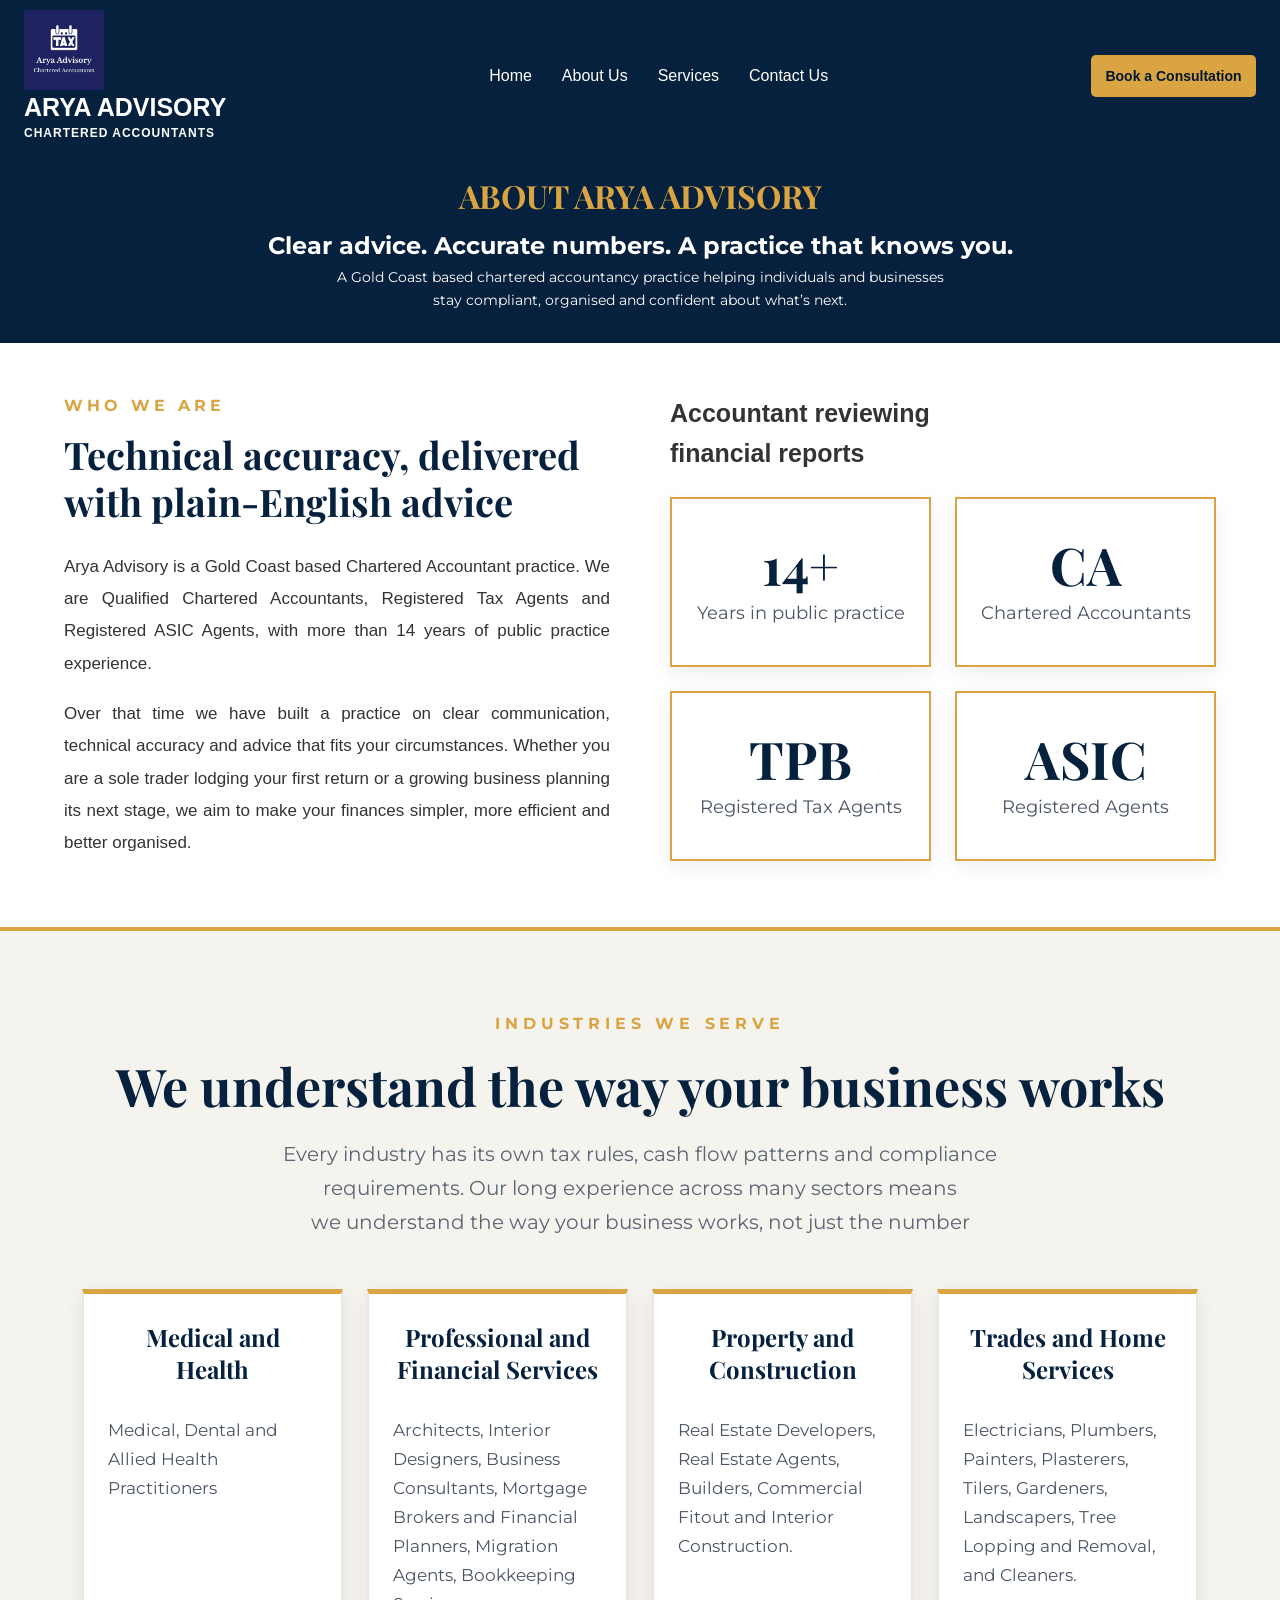
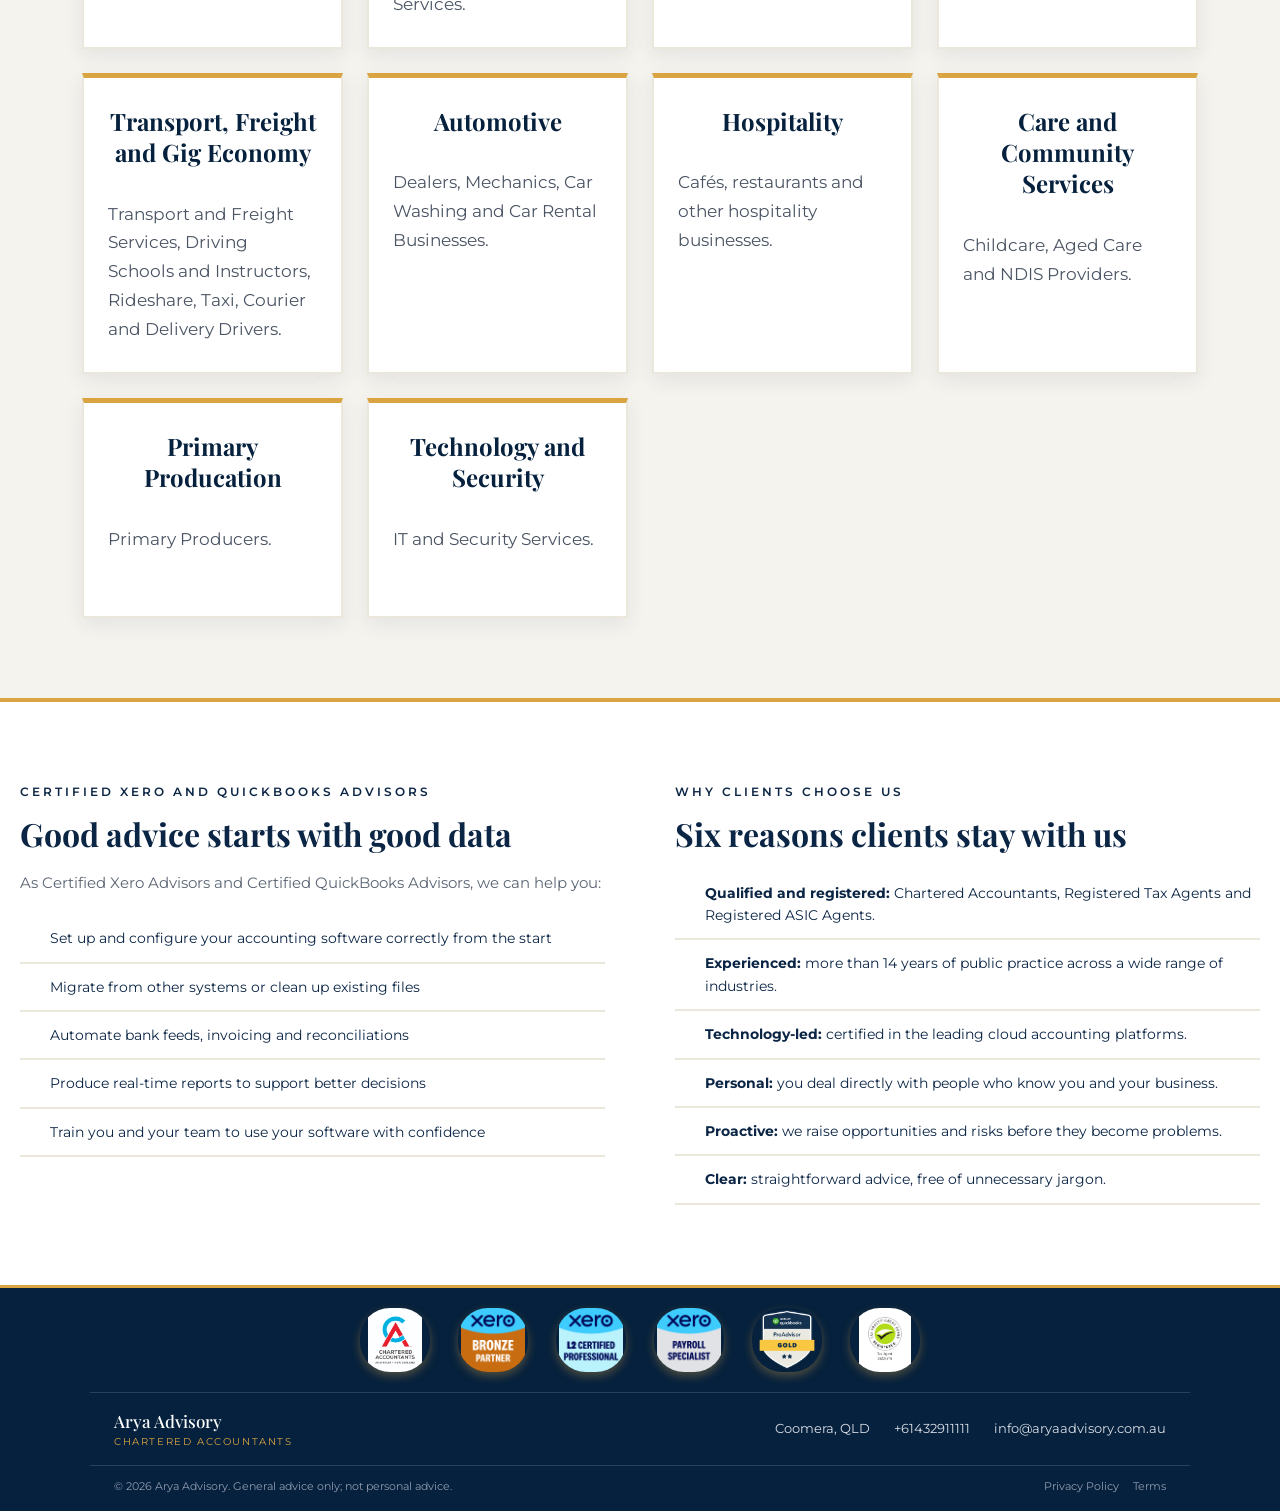
==== pages/aboutus.html @ 20d823cb "Add website" ====
<!doctype html>
<html lang="en">
  <head>
    <meta charset="UTF-8" />
    <meta name="viewport" content="width=device-width, initial-scale=1.0" />
    <link rel="stylesheet" href="../index.css" />
    <link
      rel="stylesheet"
      href="https://cdnjs.cloudflare.com/ajax/libs/font-awesome/6.7.2/css/all.min.css"
    />
    <link
      href="https://fonts.googleapis.com/css2?family=Montserrat:wght@400;500;600;700&family=Playfair+Display:wght@500;600;700&display=swap"
      rel="stylesheet"
    />

    <title>About Us</title>
  </head>
  <body>
    <header>
      <div class="top">
        <div class="logo">
          <img src="../images/logo.png" alt="logo" />
          <div class="Heading">
            <h1>ARYA ADVISORY</h1>
            <h4>CHARTERED ACCOUNTANTS</h4>
          </div>
        </div>

        <div class="service_top">
          <nav>
            <a href="../index.html">Home</a>
            <a href="aboutus.html">About Us</a>
            <a href="services.html">Services</a>
            <a href="contact.html">Contact Us</a>
            <!-- <a href="industries.html">Industries</a>
          <a href="resources.html">Resources</a> -->
          </nav>
        </div>
        <div id="book_button">
          <button onclick="window.location.href = 'contact.html'">
            Book a Consultation
          </button>
        </div>
      </div>
      <div class="about_head">
        <h1>ABOUT ARYA ADVISORY</h1>
        <h2>Clear advice. Accurate numbers. A practice that knows you.</h2>
        <p>
          A Gold Coast based chartered accountancy practice helping individuals
          and businesses<br />
          stay compliant, organised and confident about what’s next.
        </p>
      </div>
    </header>

    <main>
      <section class="aboutus">
        <div class="aboutinfo">
          <!-- <h2>About Arya Advisory</h2> -->
          <div class="aboutinfo1">
            <h3>Who We Are</h3>
            <h2>Technical accuracy, delivered with plain-English advice</h2>
            <p>
              Arya Advisory is a Gold Coast based Chartered Accountant practice.
              We are Qualified Chartered Accountants, Registered Tax Agents and
              Registered ASIC Agents, with more than 14 years of public practice
              experience.
            </p>
            <p>
              Over that time we have built a practice on clear communication,
              technical accuracy and advice that fits your circumstances.
              Whether you are a sole trader lodging your first return or a
              growing business planning its next stage, we aim to make your
              finances simpler, more efficient and better organised.
            </p>
          </div>
          <div class="aboutinfo2">
            <h3>Accountant reviewing financial reports</h3>
            <br />
            <!-- <img src="../images/aboutus.png" alt="Accountant reviewing financial reports" /> -->

            <div>
              <h4>14+</h4>
              Years in public practice
            </div>
            <div>
              <h4>CA</h4>
              Chartered Accountants
            </div>
            <div>
              <h4>TPB</h4>
              Registered Tax Agents
            </div>
            <div>
              <h4>ASIC</h4>
              Registered Agents
            </div>
          </div>
        </div>
      </section>

      <section id="industry">
        <h3>INDUSTRIES WE SERVE</h3>
        <h1>We understand the way your business works</h1>
        <h3>
          Every industry has its own tax rules, cash flow patterns and
          compliance requirements. Our long experience across many sectors means
          we understand the way your business works, not just the number
        </h3>
        <div class="industry_block">
          <div>
            <h2>Medical and Health</h2>
            <br />
            <p>Medical, Dental and Allied Health Practitioners</p>
          </div>

          <div>
            <h2>Professional and Financial Services</h2>
            <br />
            <p>
              Architects, Interior Designers, Business Consultants, Mortgage
              Brokers and Financial Planners, Migration Agents, Bookkeeping
              Services.
            </p>
          </div>

          <div>
            <h2>Property and Construction</h2>
            <br />
            <p>
              Real Estate Developers, Real Estate Agents, Builders, Commercial
              Fitout and Interior Construction.
            </p>
          </div>

          <div>
            <h2>Trades and Home Services</h2>
            <br />
            <p>
              Electricians, Plumbers, Painters, Plasterers, Tilers, Gardeners,
              Landscapers, Tree Lopping and Removal, and Cleaners.
            </p>
          </div>

          <div>
            <h2>Transport, Freight and Gig Economy</h2>
            <br />
            <p>
              Transport and Freight Services, Driving Schools and Instructors,
              Rideshare, Taxi, Courier and Delivery Drivers.
            </p>
          </div>

          <div>
            <h2>Automotive</h2>
            <br />
            <p>Dealers, Mechanics, Car Washing and Car Rental Businesses.</p>
          </div>

          <div>
            <h2>Hospitality</h2>
            <br />
            <p>Cafés, restaurants and other hospitality businesses.</p>
          </div>

          <div>
            <h2>Care and Community Services</h2>
            <br />
            <p>Childcare, Aged Care and NDIS Providers.</p>
          </div>

          <div>
            <h2>Primary Producation</h2>
            <br />
            <p>Primary Producers.</p>
          </div>

          <div>
            <h2>Technology and Security</h2>
            <br />
            <p>IT and Security Services.</p>
          </div>
        </div>
      </section>

      <section class="about_information">
        <div class="left_about_information">
          <h3>Certified Xero and QuickBooks Advisors</h3>
          <h1>Good advice starts with good data</h1>
          <h3>
            As Certified Xero Advisors and Certified QuickBooks Advisors, we can
            help you:
          </h3>
          <div class="left_subpoint">
            <ul class="check-list">
              <li>
                Set up and configure your accounting software correctly from the
                start
              </li>
              <li>Migrate from other systems or clean up existing files</li>
              <li>Automate bank feeds, invoicing and reconciliations</li>
              <li>Produce real-time reports to support better decisions</li>
              <li>
                Train you and your team to use your software with confidence
              </li>
            </ul>
          </div>
        </div>
        <div class="right_about_information">
          <h3>Why Clients Choose Us</h3>
          <h1>Six reasons clients stay with us</h1>
          <ul class="check-list">
            <li>
              <strong>Qualified and registered:</strong> Chartered Accountants,
              Registered Tax Agents and Registered ASIC Agents.
            </li>
            <li>
              <strong>Experienced:</strong> more than 14 years of public
              practice across a wide range of industries.
            </li>
            <li>
              <strong>Technology-led:</strong> certified in the leading cloud
              accounting platforms.
            </li>
            <li>
              <strong>Personal:</strong> you deal directly with people who know
              you and your business.
            </li>
            <li>
              <strong>Proactive:</strong> we raise opportunities and risks
              before they become problems.
            </li>
            <li>
              <strong>Clear:</strong> straightforward advice, free of
              unnecessary jargon.
            </li>
          </ul>
        </div>
      </section>
      <!-- <section class="about_approach">
        <p class="eyebrow">Our Approach</p>

        <h1>A simple process that delivers</h1>

        <div>
          <i class="fa-solid fa-screwdriver-wrench"></i><br />
          <h3>STEP 1</h3>
          <h2>Understand</h2>
          <p>We take time to understand your business and goals.</p>
        </div>

        <div>
          <i class="fa-solid fa-magnifying-glass-dollar"></i>
          <h3>STEP 2</h3>
          <h2>Analyse</h2>
          <p>We analyse your numbers and identify opportunities.</p>
        </div>

        <div>
          <i class="fa-solid fa-ticket"></i><br />
          <h3>STEP 3</h3>
          <h2>Advise</h2>
          <p>We provide clear, practical and strategic advice.</p>
        </div>
        <div>
          <i class="fa-solid fa-ranking-star"></i>
          <br />
          <h3>STEP 4</h3>
          <h2>Achieve</h2>
          <p>We help you implement and achieve lasting success</p>
        </div>
      </section> -->
    </main>

    <!-- <footer class="contact_footer">
      <div class="footer_img">
        <img src="/images/footer1.jpg" alt="footer1" />
        <img src="/images/footer2.png" alt="footer2" />
        <img src="/images/footer3.png" alt="footer3" />
        <img src="/images/footer4.png" alt="footer4" />
        <img src="/images/footer5.png" alt="footer5" />
        <img src="/images/footer6.jpg" alt="footer6" />
      </div>
    </footer> -->
    <footer class="contact_footer">
      <div class="footer_img">
        <img src="/images/footer1.jpg" alt="footer1" />
        <img src="/images/footer2.png" alt="footer2" />
        <img src="/images/footer3.png" alt="footer3" />
        <img src="/images/footer4.png" alt="footer4" />
        <img src="/images/footer5.png" alt="footer5" />
        <img src="/images/footer6.jpg" alt="footer6" />
      </div>

      <div class="footer_main">
        <div class="footer_brand">
          <strong>Arya Advisory</strong>
          <span>Chartered Accountants</span>
        </div>
        <div class="footer_contact">
          <span>Coomera, QLD</span>
          <a href="tel:+61000000000">+61432911111</a>
          <a href="mailto:info@aryaadvisory.com.au">info@aryaadvisory.com.au</a>
        </div>
      </div>

      <div class="footer_bottom">
        <span
          >&copy; 2026 Arya Advisory. General advice only; not personal
          advice.</span
        >
        <span><a href="#">Privacy Policy</a><a href="#">Terms</a></span>
      </div>
    </footer>
  </body>
</html>
---- index.css ----
/* ==================================================
   1. GLOBAL STYLES
   ================================================== */

* {
  margin: 0;
  padding: 0;
  box-sizing: border-box;
}

:root {
  --navy: #06213d;
  --navy-dark: #03182d;
  --gold: #d9a441;
  --blue: #1e3a8a;
  --white: #ffffff;
  --light-bg: #fafafa;
  --light-border: #e0e0e0;
  --text: #333333;
  --muted: #666666;
}

body {
  font-family: Arial, Helvetica, sans-serif;
  color: var(--text);
  line-height: 1.6;
}

img {
  max-width: 100%;
}

button,
input,
textarea {
  font: inherit;
}

button {
  cursor: pointer;
}

a {
  transition: color 0.2s ease;
}

/* ==================================================
   2. COMMON HEADER AND NAVIGATION
   Used on all four pages
   ================================================== */

.top {
  display: flex;
  justify-content: space-between;
  align-items: center;
  gap: 20px;
  padding: 10px 24px;
  min-height: 100px;
  background-color: var(--navy);
  color: var(--white);
}

.top .logo img {
  display: block;
  width: 80px;
  height: 80px;
  object-fit: cover;
  /* border-radius: 50%; */
}

.top .Heading {
  flex-shrink: 0;
  font-family: "Poppins", Arial, sans-serif;
  line-height: 1.4;
}

.top .Heading h1 {
  font-size: 25px;
}

.top .Heading h4 {
  font-size: 12px;
  letter-spacing: 1px;
}

.top nav {
  display: flex;
  align-items: center;
  justify-content: center;
  flex-wrap: wrap;
  gap: 5px;
}

.top nav a {
  padding: 10px;
  color: var(--white);
  text-decoration: none;
  font-family: "Lucida Sans", sans-serif;
}

.top nav a:hover {
  color: var(--gold);
}

#book_button button {
  width: 165px;
  min-height: 42px;
  padding: 8px 12px;
  background-color: var(--gold);
  color: var(--navy-dark);
  border: none;
  border-radius: 5px;
  font-size: 14px;
  font-weight: bold;
}

#book_button button:hover {
  background-color: var(--white);
}

/* ==================================================
   3. HOME PAGE
   index.html
   ================================================== */

/* Hero section */

.hero_section {
  width: 100%;
  min-height: 600px;
  background-image: url("images/homehero.jpg");
  background-repeat: no-repeat;
  background-size: cover;
  background-position: center;
  display: flex;
  align-items: center;
}

.hero_heading {
  padding: 60px;
  line-height: 1.3;
}

.hero_heading #white {
  color: var(--white);
  font-size: clamp(38px, 5vw, 60px);
  font-weight: bold;
}

.hero_heading span {
  display: block;
  color: var(--gold);
  font-size: clamp(38px, 5vw, 60px);
  font-weight: bold;
}

.hero_heading p {
  margin-top: 20px;
  margin-bottom: 25px;
  color: var(--white);
  font-size: 20px;
  line-height: 1.6;
}

.herobutton {
  min-width: 170px;
  min-height: 42px;
  padding: 10px 15px;
  margin: 5px 10px 5px 0;
  border-radius: 5px;
  font-size: 15px;
}

#button1 {
  color: var(--navy-dark);
  background-color: var(--gold);
  border: 2px solid var(--gold);
  font-weight: bold;
}

#button2 {
  color: var(--white);
  background-color: var(--navy-dark);
  border: 2px solid var(--white);
}

#button1:hover,
#button2:hover {
  transform: translateY(-2px);
}

/* Home page value section */

.value {
  padding: 40px 20px;
  text-align: center;
  background-color: var(--white);
}

.value > h1 {
  margin-bottom: 25px;
  color: var(--navy);
  font-family: "Playfair Display", Georgia, serif;
  font-size: 32px;
}

.values {
  display: flex;
  justify-content: space-evenly;
  align-items: flex-start;
  flex-wrap: wrap;
  gap: 25px;
  padding: 30px 15px;
  border: 1px solid #f5eee6;
}

.values > div {
  flex: 1 1 180px;
  max-width: 250px;
}

.values i {
  margin-bottom: 15px;
  color: var(--gold);
  font-size: 40px;
}

.values h3 {
  margin-bottom: 10px;
  color: var(--navy);
}

.values p {
  line-height: 1.6;
}

/* ==================================================
   4. SERVICES PAGE
   services.html
   ================================================== */

/* Services heading */

.service_head {
  display: flex;
  flex-direction: column;
  align-items: center;
  width: 100%;
  padding: 35px 20px 0;
  background-color: var(--navy);
  font-family: "Poppins", Arial, sans-serif;
}

.service_head h1 {
  margin: 10px 0;
  color: var(--gold);
  font-family: "Playfair Display", Georgia, serif;
  font-size: clamp(28px, 3vw, 40px);
  text-align: center;
}

.service_head p {
  margin: 10px 0 25px;
  color: var(--white);
  font-size: 17px;
  text-align: center;
}

/* Service navigation links */

.service_option {
  display: flex;
  justify-content: center;
  align-items: center;
  flex-wrap: wrap;
  gap: 12px;
  width: 100%;
  padding: 10px 0 25px;
  background-color: var(--navy);
}

.service_option a {
  display: flex;
  justify-content: center;
  align-items: center;
  min-height: 44px;
  padding: 10px 18px;
  border: 1px solid var(--gold);
  border-radius: 25px;
  color: var(--gold);
  text-align: center;
  text-decoration: none;
  font-size: 15px;
}

.service_option a:hover {
  color: var(--navy);
  background-color: var(--gold);
}

/* All service category sections */

.service_description {
  padding: 30px 5%;
  background-color: var(--light-bg);
}

.service_description > div {
  margin-bottom: 35px;
  padding: 25px;
  border: 1px solid var(--light-border);
  border-radius: 10px;
  background-color: var(--white);
  box-shadow: 0 3px 12px rgba(0, 0, 0, 0.05);
  scroll-margin-top: 20px;
}

/* Category headings and descriptions */

.service_description > div > h2 {
  margin-bottom: 8px;
  color: var(--navy);
  font-family: "Playfair Display", Georgia, serif;
  font-size: 28px;
}

.service_description > div > p {
  margin-bottom: 22px;
  color: var(--muted);
  font-size: 16px;
}

/* Business Advisory and Accounting cards */

.business_structure,
.accounting_service {
  display: grid;
  grid-template-columns: repeat(3, minmax(0, 1fr));
  gap: 15px;
  width: 100%;
}

.business_structure > div,
.accounting_service > div {
  min-width: 0;
  padding: 18px;
  border: 1px solid var(--light-border);
  border-top: 3px solid var(--navy);
  border-radius: 5px;
  background-color: var(--white);
  transition:
    transform 0.2s ease,
    box-shadow 0.2s ease;
}

.business_structure > div:hover,
.accounting_service > div:hover {
  transform: translateY(-3px);
  box-shadow: 0 5px 14px rgba(6, 33, 61, 0.12);
}

.business_structure h3,
.accounting_service h2 {
  margin-bottom: 8px;
  color: var(--navy);
  font-size: 17px;
  line-height: 1.4;
}

.business_structure p,
.accounting_service p {
  color: var(--muted);
  font-size: 14px;
  line-height: 1.6;
}

/* Business Compliance, Taxation and SMSF cards */

#business_compliance,
#taxation,
#smsf {
  display: grid;
  grid-template-columns: repeat(3, minmax(0, 1fr));
  gap: 15px;
  align-content: start;
}

/* Keep each category heading and description full-width */

#business_compliance > h2,
#business_compliance > p,
#taxation > h2,
#taxation > p,
#smsf > h2,
#smsf > p {
  grid-column: 1 / -1;
}

/* Individual cards in these three categories */

#business_compliance > div,
#taxation > div,
#smsf > div {
  min-width: 0;
  padding: 18px;
  border: 1px solid var(--light-border);
  border-top: 3px solid var(--navy);
  border-radius: 5px;
  background-color: var(--white);
  transition:
    transform 0.2s ease,
    box-shadow 0.2s ease;
}

#business_compliance > div:hover,
#taxation > div:hover,
#smsf > div:hover {
  transform: translateY(-3px);
  box-shadow: 0 5px 14px rgba(6, 33, 61, 0.12);
}

#business_compliance > div h2,
#taxation > div h2,
#smsf > div h2 {
  margin-bottom: 8px;
  color: var(--navy);
  font-size: 17px;
  line-height: 1.4;
}

#business_compliance > div p,
#taxation > div p,
#smsf > div p {
  color: var(--muted);
  font-size: 14px;
  line-height: 1.6;
}

/* SMSF disclaimer at the end of Services page */

.service_description > hr {
  grid-column: 1 / -1;
  width: 100%;
  margin: 5px 0;
  border: none;
  border-top: 1px solid var(--light-border);
}

.service_description > div#smsf ~ hr + * {
  color: var(--muted);
  font-size: 13px;
}

/* ==================================================
   5. ABOUT US PAGE
   aboutus.html
   ================================================== */

.aboutus {
  display: flex;
  justify-content: space-evenly;
  align-items: center;
  gap: 40px;
  padding: 50px 5%;
}

.aboutinfo {
  flex: 1 1 55%;
  min-width: 0;
}

.aboutinfo h2 {
  margin: 0 0 25px;
  color: var(--navy);
  font-family: "Playfair Display", Georgia, serif;
  font-size: 40px;
  text-align: center;
}

.aboutinfo p {
  margin: 0;
  font-size: 17px;
  line-height: 1.9;
  text-align: justify;
}

.aboutphoto {
  flex: 1 1 45%;
  min-width: 0;
}

.aboutphoto img {
  display: block;
  width: 100%;
  max-width: 600px;
  height: 450px;
  margin: 0 auto;
  object-fit: cover;
  border: 2px solid var(--gold);
  border-radius: 10px;
}

/* About Us page heading */

.about_subheading {
  display: flex;
  flex-direction: column;
  align-items: center;
  text-align: center;
  background-color: #06213d;
  color: white;
  padding: 35px 20px 40px;
  margin: 0;
  font-family: "Poppins", Arial, sans-serif;
}

.about_subheading h3 {
  color: #d9a441;
  font-size: 14px;
  letter-spacing: 2.5px;
  margin: 0 0 14px;
  /* font-weight: 600; */
}

.about_subheading h4 {
  color: white;
  font-family: "Playfair Display", Georgia, serif;
  font-size: clamp(28px, 3vw, 38px);
  line-height: 1.25;
  margin: 4px 0;
  /* font-weight: 600; */
}

.about_subheading h5 {
  max-width: 750px;
  margin: 18px auto 0;
  color: white;
  font-size: 16px;
  line-height: 1.7;
  /* font-weight: 200; */
}
.aboutinfo {
  display: flex;
  flex-direction: row;
  gap: 60px;
  align-items: flex-start;
}
.aboutinfo1 {
  width: 50%;
}
.aboutinfo1 h3 {
  margin-bottom: 12px;
  color: #d9a441;
  font-family: "Montserrat", sans-serif;
  font-size: 16px;
  letter-spacing: 0.25em;
  text-transform: uppercase;
}

.aboutinfo1 h2 {
  text-align: left;
  font-size: 38px;
  line-height: 1.25;
}

.aboutinfo1 p {
  margin-bottom: 18px;
}

@media (max-width: 900px) {
  .aboutinfo {
    flex-direction: column;
  }
  .aboutinfo1,
  .aboutinfo2 {
    width: 100%;
  }
}
.aboutinfo2 {
  width: 50%;
  display: grid;
  grid-template-columns: repeat(2, 1fr);
  gap: 24px;
}
.aboutinfo2 div:hover {
  transform: translateY(-5px);
  box-shadow: 0 14px 28px rgba(6, 33, 61, 0.16);
}
.aboutinfo2 h4 {
  margin-bottom: 10px;
  color: #06213d;
  font-family: "Playfair Display", Georgia, serif;
  font-size: 52px;
  font-weight: 700;
  line-height: 1;
  text-align: center;
}
.aboutinfo2 h3 {
  font-family: "Segoe UI", Tahoma, Geneva, Verdana, sans-serif;
  font-size: 25px;
}
.aboutinfo2 div {
  display: flex;
  flex-direction: column;
  justify-content: center;
  align-items: center;
  min-height: 170px;
  padding: 24px 16px;
  border: 2px solid #d9a441;
  box-sizing: border-box;
  background: #ffffff;
  box-shadow: 0 6px 18px rgba(6, 33, 61, 0.08);
  color: #4a5463;
  font-family: "Montserrat", Arial, sans-serif;
  font-size: 18px;
  line-height: 1.4;
  text-align: center;
  transition:
    transform 0.25s ease,
    box-shadow 0.25s ease;
}

#about_middle {
  padding: 70px 5%;
  background-color: #f6f4ef;
}

.about_middle_head {
  max-width: 700px;
  margin: 0 auto 40px;
  text-align: center;
}

.about_middle_head .eyebrow {
  display: block;
  margin-bottom: 12px;
  color: var(--gold);
  font-size: 12px;
  font-weight: 600;
  letter-spacing: 0.24em;
  text-transform: uppercase;
}

.about_middle_head h2 {
  color: var(--navy);
  font-family: "Playfair Display", Georgia, serif;
  font-size: clamp(26px, 3.4vw, 36px);
  line-height: 1.2;
}

.about_middle_head p {
  margin-top: 12px;
  color: var(--muted);
}

.about_middle_blocks {
  display: grid;
  grid-template-columns: repeat(3, minmax(0, 1fr));
  gap: 20px;
  width: 100%;
  max-width: 1120px;
  margin: 0 auto;
}

.about_middle_blocks > div {
  padding: 28px 24px;
  background-color: var(--white);
  border: 1px solid #e6e1d4;
  border-top: 3px solid var(--gold);
  transition:
    transform 0.2s ease,
    box-shadow 0.2s ease;
}

.about_middle_blocks > div:hover {
  transform: translateY(-3px);
  box-shadow: 0 10px 26px rgba(6, 33, 61, 0.1);
}

.about_middle_blocks > div:last-child {
  grid-column: span 2;
}

.about_middle_blocks i {
  display: block;
  margin-bottom: 14px;
  color: var(--gold);
  font-size: 24px;
}

.about_middle_blocks h3 {
  margin-bottom: 8px;
  color: var(--navy);
  font-family: "Playfair Display", Georgia, serif;
  font-size: 19px;
  line-height: 1.3;
}

.about_middle_blocks p {
  color: var(--muted);
  font-size: 14px;
}

@media (max-width: 900px) {
  .about_middle_blocks {
    grid-template-columns: repeat(2, minmax(0, 1fr));
  }
}

@media (max-width: 560px) {
  .about_middle_blocks {
    grid-template-columns: 1fr;
  }
  .about_middle_blocks > div:last-child {
    grid-column: auto;
  }
}
/* about page industry: */
#industry {
  background-color: #f5f3ee;
  width: 100%;
  padding: 80px 20px;
  border-top: 4px solid #d9a441;
  border-bottom: 4px solid #d9a441;
}
/* Eyebrow: INDUSTRIES WE SERVE */
#industry h3:first-of-type {
  color: #d9a441;
  font-family: "Montserrat", sans-serif;
  font-size: 16px;
  font-weight: 700;
  letter-spacing: 0.3em;
  text-transform: uppercase;
  text-align: center;
  margin-bottom: 18px;
}
/* #industry h3 {
  color: #0b2545;
  font-family: "Montserrat", sans-serif;
  font-size: 12px;
  font-weight: 600;
  letter-spacing: 0.25em;
  text-transform: uppercase;
  text-align: center;
  text-wrap: balance;
  margin-bottom: 16px;
} */
#industry h1 {
  /* color: #0b2545;
  font-family: "Playfair Display", serif;
  font-size: 40px;
  text-align: center;
  text-wrap: balance;
  margin-bottom: 16px; */
  color: #06213d;
  font-family: "Playfair Display", serif;
  font-size: 52px;
  font-weight: 700;
  line-height: 1.2;
  text-align: center;
  text-wrap: balance;
  margin-bottom: 20px;
}
.industry_block {
  display: grid;
  grid-template-columns: repeat(4, 1fr);
  gap: 24px;
  width: 90%;
  max-width: 1400px;
  margin: 50px auto 0;
}
/* Intro line (second h3) */
#industry h3:nth-of-type(2) {
  max-width: 900px;
  margin: 0 auto;
  color: #5b6573;
  font-family: "Montserrat", sans-serif;
  font-size: 20px;
  font-weight: 400;
  line-height: 1.7;
  letter-spacing: normal;
  text-transform: none;
  text-align: center;
  text-wrap: balance;
}

.industry_block > div {
  /* background: #ffffff;
  border: 2px solid #ebe7dc;
  border-radius: 0; /* Services cards have square corners */
  /* padding: 22px;
  min-height: 180px;
  box-sizing: border-box; */
  background: #ffffff;
  border: 2px solid #ebe7dc;
  border-top: 5px solid #d9a441;
  border-radius: 0;
  padding: 28px 24px;
  min-height: 220px;
  box-sizing: border-box;
  box-shadow: 0 6px 18px rgba(6, 33, 61, 0.08);
  transition:
    transform 0.25s ease,
    box-shadow 0.25s ease,
    border-color 0.25s ease;
}
.industry_block > div:hover {
  transform: translateY(-6px);
  box-shadow: 0 14px 30px rgba(6, 33, 61, 0.18);
  border-color: #d9a441;
}

.industry_block h2 {
  /* color: #0b2545;
  font-family: "Playfair Display", serif;
  font-size: 18px;
  text-align: left;
  margin-bottom: 10px; */
  color: #06213d;
  font-family: "Playfair Display", serif;
  font-size: 24px;
  font-weight: 700;
  line-height: 1.3;
  text-align: center;
  margin-bottom: 6px;
}
@media (max-width: 650px) {
  .industry_block {
    grid-template-columns: 1fr;
  }
  #industry h1 {
    font-size: 30px;
  }
  #industry h3:nth-of-type(2) {
    font-size: 16px;
  }
}

.industry_block p {
  /* color: #5b6573;
  font-family: "Montserrat", sans-serif;
  font-size: 14px;
  line-height: 1.7;
  text-align: left; */
  color: #4a5463;
  font-family: "Montserrat", sans-serif;
  font-size: 17px;
  line-height: 1.7;
  text-align: left;
}
/* about third section: */

.about_information {
  display: grid;
  grid-template-columns: 1fr 1fr;
  gap: 70px;
  max-width: 1400px;
  margin: 0 auto;
  padding: 80px 20px;
  /* background: #f5f3ee; */
}

/* Eyebrow label: "CERTIFIED XERO..." / "WHY CLIENTS CHOOSE US" */
.left_about_information > h3:first-child,
.right_about_information > h3:first-child {
  font-family: "Montserrat", sans-serif;
  font-size: 12px;
  font-weight: 600;
  letter-spacing: 0.25em;
  text-transform: uppercase; /* "Why Clients Choose Us" bhi caps mein dikhega */
  color: #0b2545;
  margin: 0 0 14px;
}

/* Main heading */
.about_information h1 {
  font-family: "Playfair Display", serif;
  font-size: 32px;
  font-weight: 700;
  line-height: 1.2;
  color: #0b2545;
  margin: 0 0 16px;
}

/* Intro line: "As Certified Xero Advisors..." */
.left_about_information > h3:nth-of-type(2) {
  font-family: "Montserrat", sans-serif;
  font-size: 15px;
  font-weight: 400;
  line-height: 1.7;
  letter-spacing: normal;
  text-transform: none;
  color: #5b6573;
  margin: 0 0 20px;
}

/* Lists (dono columns) */
.check-list {
  list-style: none;
  margin: 0;
  padding: 0;
}

.check-list li {
  padding: 12px 0 12px 30px;
  border-bottom: 2px solid #ebe7dc;
  font-family: "Montserrat", sans-serif;
  font-size: 14px;
  line-height: 1.6;
  color: #0b2545;
}

.check-list li strong {
  font-weight: 700;
}

/* Tablet / mobile */
@media (max-width: 900px) {
  .about_information {
    grid-template-columns: 1fr;
    gap: 50px;
  }
  .about_information h1 {
    font-size: 32px;
  }
}
/* about our approach */
.about_approach {
  display: grid;
  grid-template-columns: repeat(4, 1fr);
  gap: 24px;
  max-width: 1340px;
  margin: 0 auto;
  padding: 90px 20px;
  background: #ffffff;
}

/* Eyebrow + heading poori row lenge */
.about_approach .eyebrow,
.about_approach > h1 {
  grid-column: 1 / -1;
  text-align: center;
}

.about_approach .eyebrow {
  font-family: "Montserrat", sans-serif;
  font-size: 14px;
  font-weight: 600;
  letter-spacing: 0.25em;
  text-transform: uppercase;
  color: #0b2545;
  margin: 0 0 16px;
}

.about_approach > h1 {
  font-family: "Playfair Display", serif;
  font-size: 48px;
  font-weight: 700;
  line-height: 1.2;
  color: #0b2545;
  margin: 0 0 50px;
}

/* Cards */
.about_approach > div {
  background: #ffffff;
  border: 3px solid #ebe7dc;
  padding: 30px 24px 36px;
  text-align: center;
}

.about_approach > div i {
  font-size: 32px;
  color: #0b2545;
  margin-bottom: 18px;
}

.about_approach > div h3 {
  /* STEP 1 */
  font-family: "Montserrat", sans-serif;
  font-size: 15px;
  font-weight: 600;
  letter-spacing: 0.2em;
  text-transform: uppercase;
  color: #0b2545;
  margin: 0 0 14px;
}

.about_approach > div h2 {
  /* Understand */
  font-family: "Playfair Display", serif;
  font-size: 26px;
  font-weight: 700;
  color: #0b2545;
  margin: 0 0 10px;
}

.about_approach > div p {
  font-family: "Montserrat", sans-serif;
  font-size: 18px;
  line-height: 1.6;
  color: #5b6573;
  margin: 0;
}

/* Tablet */
@media (max-width: 1000px) {
  .about_approach {
    grid-template-columns: repeat(2, 1fr);
  }
  .about_approach > h1 {
    font-size: 36px;
  }
}

/* Mobile */
@media (max-width: 600px) {
  .about_approach {
    grid-template-columns: 1fr;
  }
  .about_approach > h1 {
    font-size: 30px;
  }
}
/* Optional About Us button */

#Meet {
  width: 200px;
  min-height: 50px;
  margin: 25px 0 0 40px;
  border: none;
  border-radius: 5px;
  background-color: var(--navy);
  color: var(--white);
  font-size: 18px;
}

/* About Us approach section */

.aboutbottom {
  padding: 35px 5%;
  border: 1px solid #f0f0f0;
  border-radius: 8px;
  box-shadow: 0 2px 8px rgba(0, 0, 0, 0.04);
  background-color: var(--light-bg);
}

.aboutbottom > h2 {
  color: var(--navy);
  font-family: "Playfair Display", Georgia, serif;
  font-size: 30px;
  text-align: center;
}

.bottom_about {
  display: flex;
  justify-content: space-evenly;
  flex-wrap: wrap;
  gap: 30px;
  line-height: 1.6;
}

.bottom_about > div {
  flex: 1 1 180px;
  max-width: 240px;
  padding: 15px;
}

.bottom_about i {
  display: block;
  margin-bottom: 12px;
  color: var(--gold);
  font-size: 30px;
  text-align: center;
}

.bottom_about h3 {
  margin-bottom: 10px;
  color: var(--navy);
  text-align: center;
}

.bottom_about p {
  text-align: center;
}

/* ==================================================
   6. CONTACT PAGE
   contact.html
   ================================================== */

/* Contact hero */

.contact_hero {
  display: flex;
  align-items: center;
  width: 100%;
  min-height: 220px;
  background-color: var(--navy);
}

.contact_head {
  padding: 35px 5%;
  color: var(--white);
  font-size: 18px;
  line-height: 1.6;
  text-align: center;
}

.contact_head h2 {
  margin-bottom: 10px;
  color: var(--gold);
  font-family: "Playfair Display", Georgia, serif;
  font-size: 48px;
}

/* Main contact layout */

.contact_main {
  display: flex;
  justify-content: center;
  align-items: stretch;
  gap: 35px;
  padding: 60px 5%;
  background-color: var(--light-bg);
}

/* Contact form container */

.send_form {
  flex: 1 1 650px;
  min-width: 0;
  padding: 30px;
  border-radius: 12px;
  background-color: var(--white);
  box-shadow: 0 4px 15px rgba(0, 0, 0, 0.12);
}

.contact_title h3,
.send_form h3 {
  margin-bottom: 10px;
  color: var(--navy);
  font-family: "Playfair Display", Georgia, serif;
  font-size: 30px;
}

.send_form > h4 {
  margin-bottom: 20px;
  color: var(--muted);
  font-size: 15px;
  font-weight: normal;
  line-height: 1.6;
}

/* Contact form grid */

.contact_message_form {
  display: grid;
  grid-template-columns: repeat(2, minmax(0, 1fr));
  gap: 18px;
  width: 100%;
  padding: 0;
  border: none;
  border-radius: 10px;
  box-shadow: none;
  font-family: Tahoma, Geneva, Verdana, sans-serif;
}

/* Input fields and icons */

.contact_message_form .input_box {
  position: relative;
  width: 100%;
  min-width: 0;
  height: 55px;
}

.input_box i {
  position: absolute;
  top: 50%;
  left: 15px;
  z-index: 1;
  transform: translateY(-50%);
  color: var(--blue);
  font-size: 16px;
  pointer-events: none;
}

.input_box input {
  display: block;
  width: 100%;
  height: 55px;
  padding: 12px 15px 12px 45px;
  border: 1px solid #dddddd;
  border-radius: 6px;
  background-color: var(--white);
  font-family: "Segoe UI", Tahoma, Geneva, Verdana, sans-serif;
  font-size: 16px;
}

.input_box input:focus,
.send_form #textarea1:focus {
  border-color: var(--gold);
  outline: none;
  box-shadow: 0 0 5px rgba(217, 164, 65, 0.25);
}

/* Message textarea */

.send_form #textarea1 {
  grid-column: 1 / -1;
  width: 100%;
  min-height: 130px;
  padding: 15px;
  border: 1px solid #dddddd;
  border-radius: 6px;
  background-color: var(--white);
  font-family: "Segoe UI", Tahoma, Geneva, Verdana, sans-serif;
  font-size: 16px;
  resize: vertical;
}

/* Send Message button */

.message {
  grid-column: 1 / -1;
  justify-self: center;
  width: 170px;
  min-height: 45px;
  border: none;
  border-radius: 5px;
  background-color: var(--gold);
  color: var(--navy-dark);
  font-size: 15px;
  font-weight: bold;
  transition:
    background-color 0.2s ease,
    transform 0.2s ease;
}

.message:hover {
  transform: translateY(-2px);
  background-color: var(--navy);
  color: var(--white);
}

/* Contact information card */

.contact_information {
  display: flex;
  flex: 0 1 350px;
  flex-direction: column;
  justify-content: center;
  gap: 22px;
  min-width: 0;
  padding: 30px;
  border: 1px solid rgba(30, 58, 138, 0.15);
  border-radius: 12px;
  background-color: var(--white);
  box-shadow: 0 4px 15px rgba(0, 0, 0, 0.12);
}

.contact_information h3 {
  margin: 0;
  color: var(--navy);
  font-size: 26px;
  font-weight: 600;
  text-align: center;
}

.contact_information h4 {
  margin: 0;
  color: var(--muted);
  font-size: 15px;
  font-weight: normal;
  line-height: 1.6;
  text-align: center;
}

.contact_information > div {
  display: flex;
  align-items: center;
  gap: 15px;
}

.contact_information i {
  flex-shrink: 0;
  color: var(--navy);
  font-size: 22px;
}

.contact_information p {
  margin: 0;
  overflow-wrap: anywhere;
  font-size: 15px;
}

/* Contact page success dialog */

.success_dialog {
  position: fixed;
  inset: 0;
  z-index: 1000;
  display: none;
  justify-content: center;
  align-items: center;
  padding: 20px;
  background-color: rgba(0, 0, 0, 0.5);
}

.success_box {
  width: 100%;
  max-width: 400px;
  padding: 35px;
  border-radius: 12px;
  background-color: var(--white);
  text-align: center;
  box-shadow: 0 5px 20px rgba(0, 0, 0, 0.3);
}

.success_box i {
  margin-bottom: 15px;
  color: var(--gold);
  font-size: 50px;
}

.success_box h2 {
  margin-bottom: 10px;
  color: var(--navy);
}

.success_box p {
  color: var(--muted);
  line-height: 1.6;
}

.success_box button {
  margin-top: 20px;
  padding: 10px 30px;
  border: none;
  border-radius: 5px;
  background-color: var(--navy);
  color: var(--white);
  font-size: 16px;
}

.success_box button:hover {
  background-color: var(--gold);
  color: var(--navy-dark);
}

/* ==================================================
   7. COMMON FOOTER
   ================================================== */

/* ==================================================
   7. COMMON FOOTER
   ================================================== */

.contact_footer {
  width: 100%;
  border-top: 3px solid var(--gold);
  background-color: var(--navy);
  color: #d9dee6;
  font-family: "Montserrat", sans-serif;
  font-size: 13px;
  line-height: 1.5;
}

/* Badges row (your existing styles, slightly tightened) */
.footer_img {
  display: flex;
  justify-content: center;
  align-items: center;
  flex-wrap: wrap;
  gap: 14px 28px;
  padding: 20px 15px;
}

.footer_img img {
  width: 70px;
  height: 64px;
  object-fit: contain;
  border-radius: 30px;
  box-shadow: 0 4px 10px rgba(217, 164, 65, 0.35);
}

/* Brand + contact line */
.footer_main {
  max-width: 1100px;
  margin: 0 auto;
  padding: 16px 24px;
  display: flex;
  flex-wrap: wrap;
  justify-content: space-between;
  align-items: center;
  gap: 12px 30px;
  border-top: 1px solid rgba(255, 255, 255, 0.14);
}

.footer_brand strong {
  font-family: "Playfair Display", serif;
  font-size: 17px;
  font-weight: 500;
  color: #fff;
}

.footer_brand span {
  display: block;
  color: var(--gold);
  font-size: 10px;
  letter-spacing: 0.16em;
  text-transform: uppercase;
}

.footer_contact {
  display: flex;
  flex-wrap: wrap;
  gap: 6px 24px;
}

.footer_contact a {
  color: #d9dee6;
  text-decoration: none;
}

.footer_contact a:hover,
.footer_bottom a:hover {
  color: var(--gold);
}

/* Copyright line */
.footer_bottom {
  max-width: 1100px;
  margin: 0 auto;
  padding: 12px 24px 16px;
  display: flex;
  flex-wrap: wrap;
  justify-content: space-between;
  gap: 6px 20px;
  border-top: 1px solid rgba(255, 255, 255, 0.14);
  font-size: 11px;
  color: #8f9bb0;
}

.footer_bottom a {
  color: #8f9bb0;
  text-decoration: none;
  margin-left: 14px;
}

@media (max-width: 600px) {
  .footer_main {
    flex-direction: column;
    align-items: flex-start;
  }
}

/* ==================================================
   8. RESPONSIVE DESIGN
   Tablets
   ================================================== */

@media (max-width: 1000px) {
  .top {
    flex-wrap: wrap;
    justify-content: center;
    gap: 15px;
    padding: 15px;
  }

  .top nav {
    order: 3;
    width: 100%;
  }

  .top .Heading h1 {
    font-size: 22px;
  }

  .business_structure,
  .accounting_service,
  #business_compliance,
  #taxation,
  #smsf {
    grid-template-columns: repeat(2, minmax(0, 1fr));
  }

  .aboutus {
    gap: 25px;
  }

  .aboutinfo h2 {
    font-size: 32px;
  }

  .aboutphoto img {
    height: 380px;
  }

  .contact_main {
    gap: 25px;
    padding: 40px 3%;
  }

  .send_form {
    padding: 25px;
  }

  .contact_information {
    flex-basis: 300px;
    padding: 25px;
  }
}

/* ==================================================
   9. RESPONSIVE DESIGN
   Mobile phones
   ================================================== */

@media (max-width: 650px) {
  /* Header */

  .top {
    flex-direction: column;
    gap: 12px;
  }

  .top .logo img {
    width: 65px;
    height: 65px;
  }

  .top .Heading {
    text-align: center;
  }

  .top .Heading h1 {
    font-size: 21px;
  }

  .top nav {
    gap: 0;
  }

  .top nav a {
    padding: 8px;
    font-size: 13px;
  }

  #book_button button {
    width: 180px;
  }

  /* Home page */

  .hero_section {
    min-height: 480px;
    background-position: center;
  }

  .hero_heading {
    padding: 30px 20px;
  }

  .hero_heading #white,
  .hero_heading span {
    font-size: clamp(32px, 9vw, 45px);
  }

  .hero_heading p {
    font-size: 16px;
  }

  .herobutton {
    width: 100%;
    max-width: 220px;
    margin: 5px 0;
  }

  .value {
    padding: 30px 15px;
  }

  .value > h1 {
    font-size: 27px;
  }

  .values {
    gap: 30px;
  }

  /* Services page */

  .service_head {
    padding: 25px 15px 0;
  }

  .service_head h1 {
    font-size: 28px;
  }

  .service_head p {
    font-size: 15px;
  }
  .service_head h4 {
    color: #ffffff;
    font-size: 20px;
  }

  .service_option {
    gap: 10px;
    padding: 10px 0 20px;
  }

  .service_option a {
    width: 100%;
    max-width: 300px;
    font-size: 14px;
  }

  .service_description {
    padding: 20px 12px;
  }

  .service_description > div {
    padding: 18px;
    margin-bottom: 20px;
  }

  .service_description > div > h2 {
    font-size: 24px;
  }

  .business_structure,
  .accounting_service,
  #business_compliance,
  #taxation,
  #smsf {
    grid-template-columns: 1fr;
  }

  /* About Us page */

  .aboutus {
    flex-direction: column;
    padding: 30px 20px;
  }

  .aboutinfo h2 {
    font-size: 30px;
  }

  .aboutinfo p {
    text-align: left;
    font-size: 16px;
    line-height: 1.8;
  }
  .aboutphoto {
    width: 100%;
  }
  .about_head {
    display: flex;
    flex-direction: column;
    align-items: center;
    width: 100%;
    padding: 35px 20px 0;
    background-color: var(--navy);
    font-family: "Poppins", Arial, sans-serif;
  }

  .about_head h1 {
    margin: 10px 0;
    color: var(--gold);
    font-family: "Playfair Display", Georgia, serif;
    font-size: clamp(28px, 3vw, 40px);
    text-align: center;
  }

  .about_head p {
    margin: 10px 0 25px;
    color: var(--white);
    font-size: 17px;
    text-align: center;
  }

  .aboutphoto img {
    height: auto;
    max-height: 400px;
  }

  .aboutbottom {
    padding: 25px 15px;
  }

  .bottom_about {
    gap: 15px;
  }

  /* Contact page */

  .contact_hero {
    min-height: 180px;
  }

  .contact_head {
    padding: 25px 20px;
    font-size: 16px;
  }

  .contact_head h2 {
    font-size: 36px;
    text-align: center;
  }

  .contact_main {
    flex-direction: column;
    gap: 25px;
    padding: 25px 15px;
  }

  .send_form {
    width: 100%;
    padding: 20px;
  }

  .contact_title h3,
  .send_form h3 {
    font-size: 25px;
  }

  .contact_message_form {
    grid-template-columns: 1fr;
    gap: 15px;
  }

  .contact_message_form #textarea1,
  .contact_message_form .message {
    grid-column: 1;
  }

  .contact_information {
    flex: auto;
    width: 100%;
    padding: 25px 20px;
  }

  .contact_information h3 {
    font-size: 23px;
  }

  /* Footer */

  .footer_img {
    gap: 12px;
  }

  .footer_img img {
    width: 65px;
    height: 55px;
  }
}
/* service_bottom */
.service_help {
  display: flex;
  justify-content: space-around;
  border: 2px solid #d9a441;
  border-radius: 10px;
  width: 1000px;
  padding: 20px;
  box-shadow: 0 4px 15px rgba(0, 0, 0, 0.12);
  box-sizing: border-box;
  align-self: center;
  margin-left: auto;
  margin-right: auto;
}
.service_help h3 {
  color: var(--navy);
  font-family: "Playfair Display", Georgia, serif;
  font-size: 25px;
}
.service_top {
  display: flex;
  justify-content: center;
  align-items: center;
  flex: 1;
}

.service_top nav {
  display: flex;
  justify-content: center;
  align-items: center;
  flex-wrap: wrap;
  gap: 10px;
}

/* ABOUT US TOP HEADER */

.about_head {
  display: flex;
  flex-direction: column;
  align-items: center;
  justify-content: center;
  flex: 1 1 100%;
  min-width: 0;
  padding: 25px 20px 30px;
  background-color: var(--navy);
  color: var(--white);
  font-family: "Montserrat", Arial, sans-serif;
  text-align: center;
}

.about_head h1 {
  margin: 0 0 12px;
  color: var(--gold);
  font-family: "Playfair Display", Georgia, serif;
  font-size: clamp(26px, 2.5vw, 36px);
  line-height: 1.2;
}

.about_head h {
  display: block;
  margin-bottom: 8px;
  font-size: 17px;
  font-weight: 600;
}

.about_head p {
  max-width: 650px;
  margin: 0;
  color: var(--white);
  font-size: 14px;
  line-height: 1.7;
}
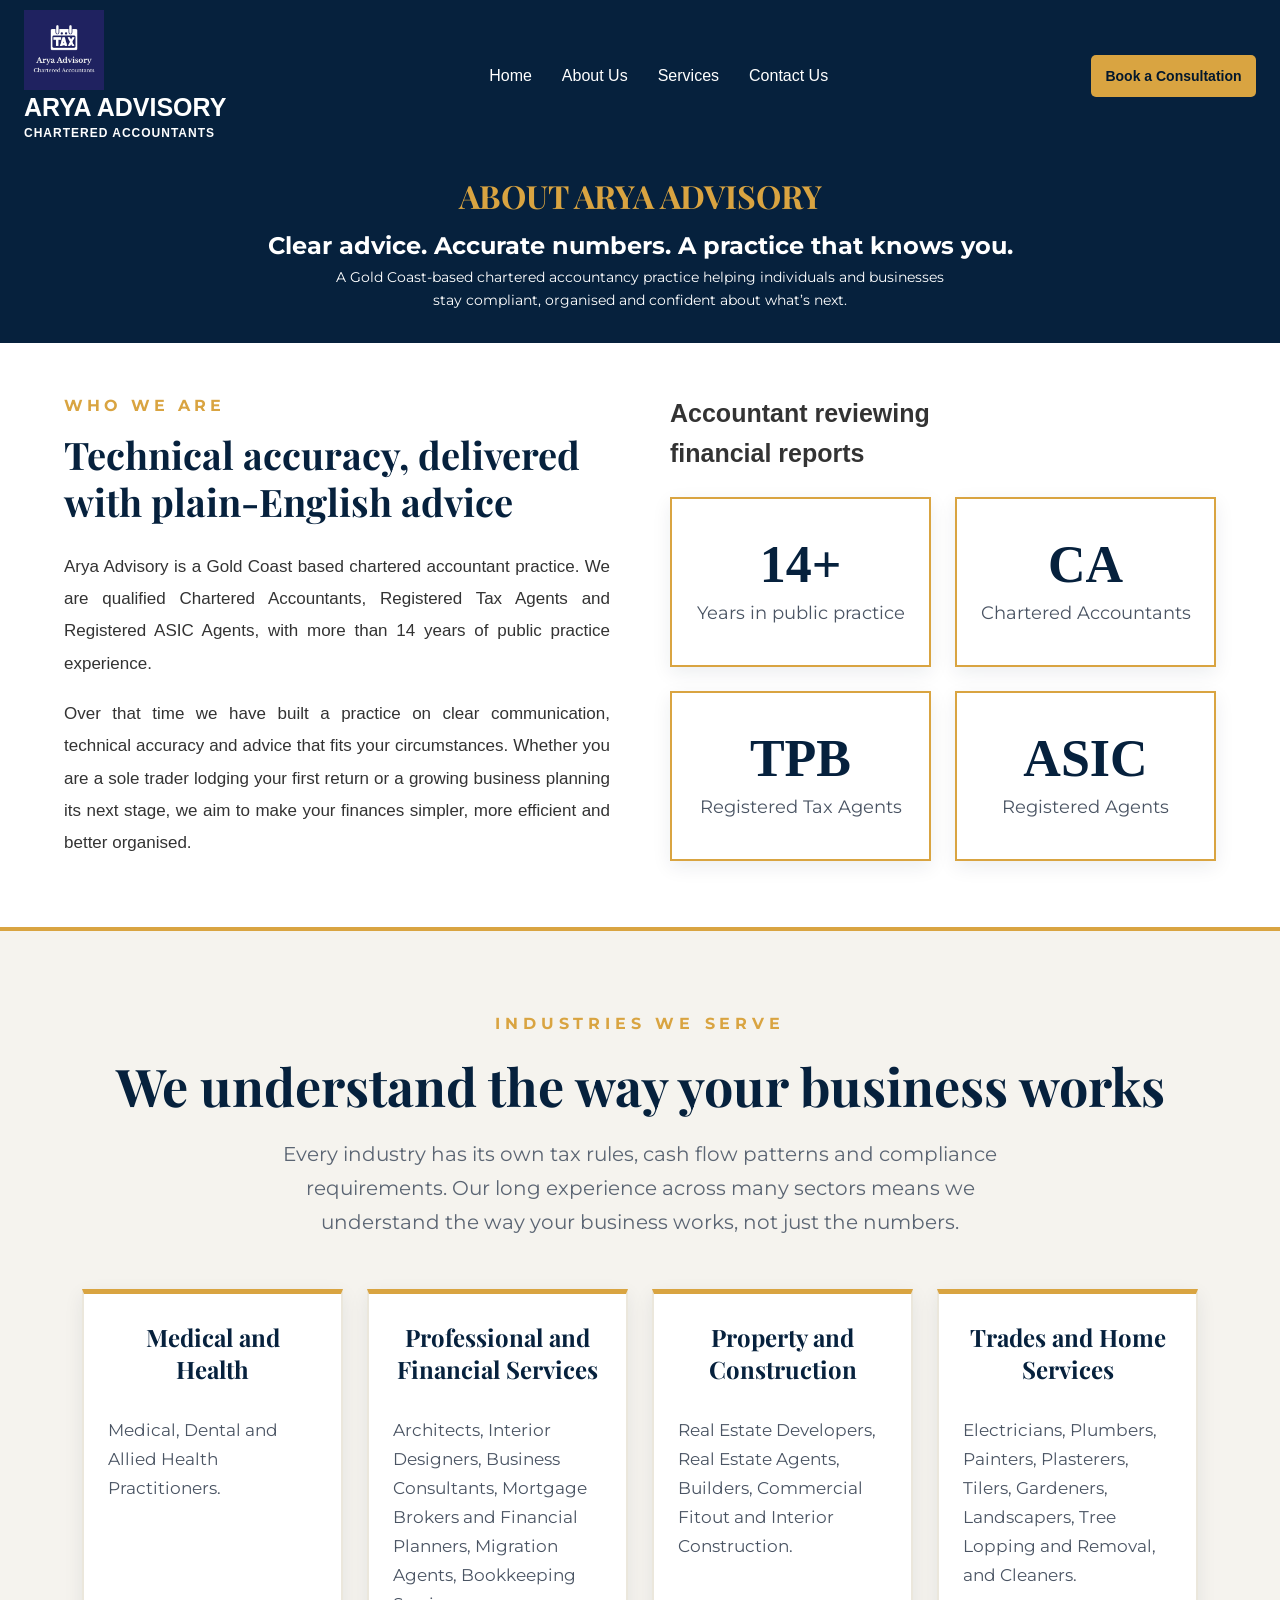
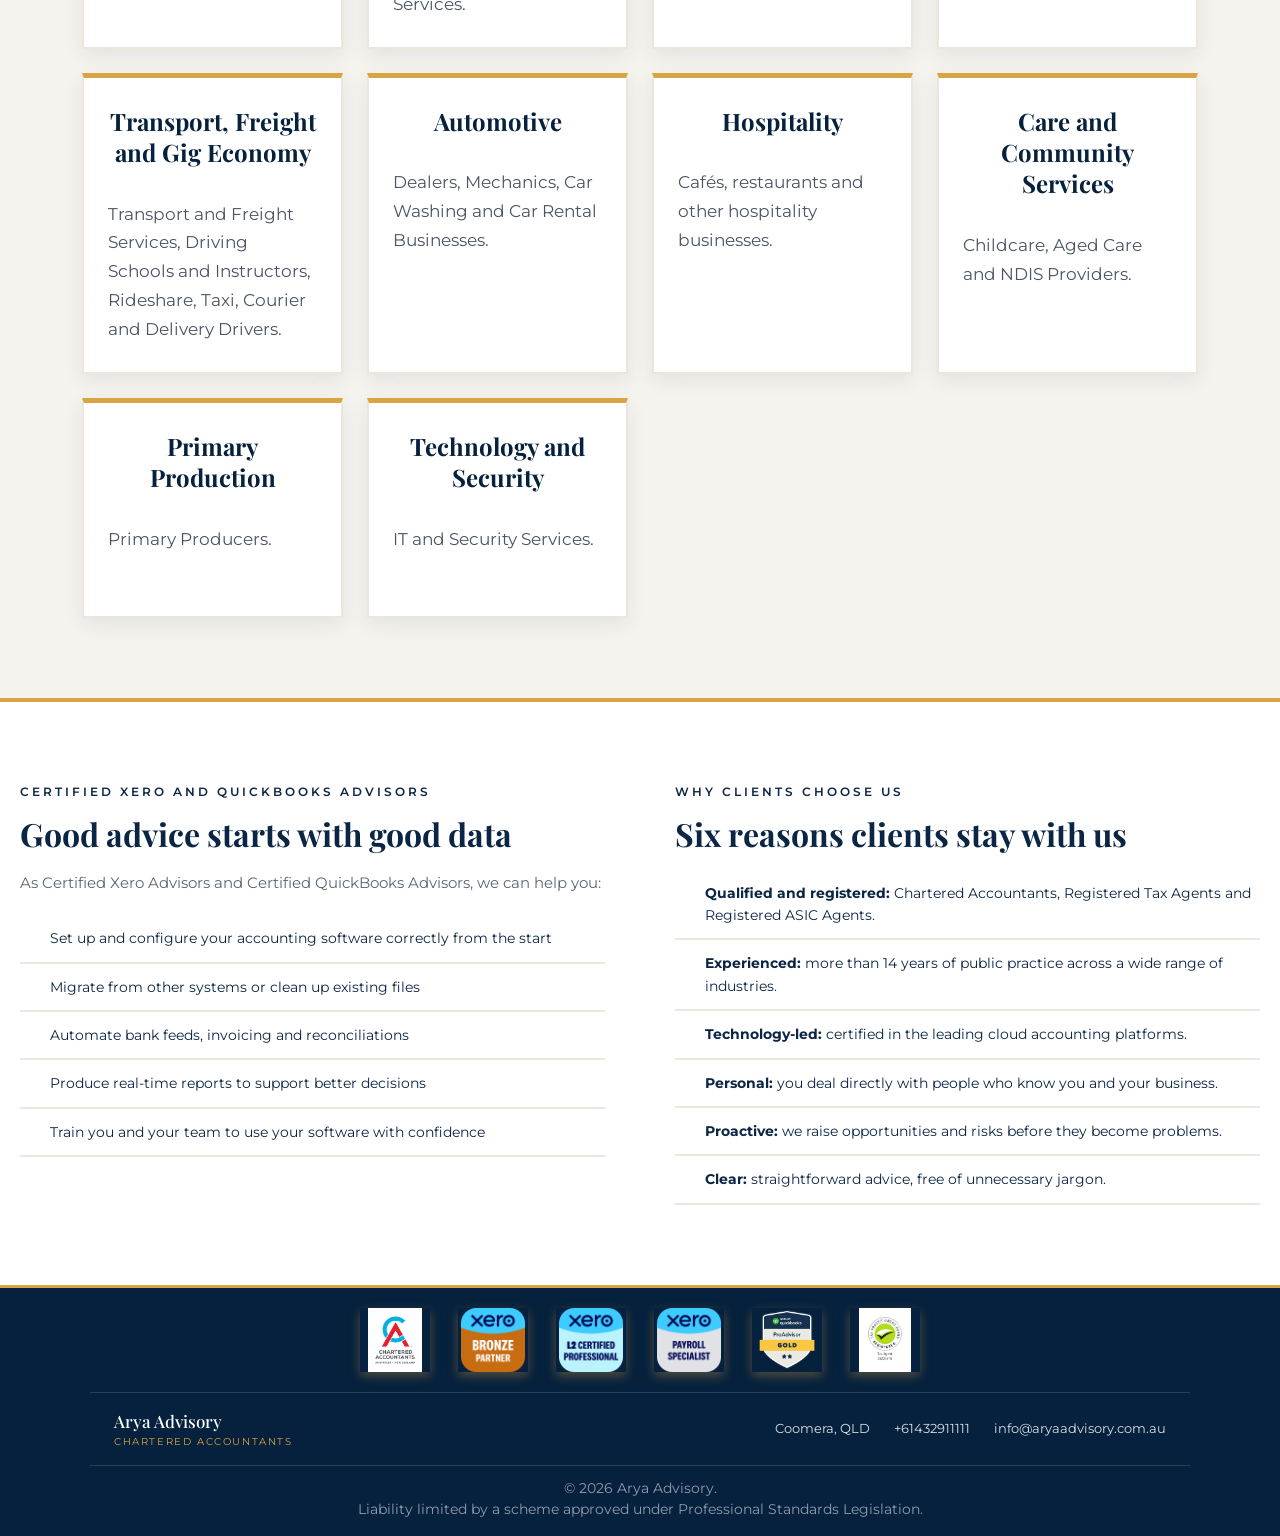
==== commit f5d70b9b: "Add files via upload" ====
--- a/pages/aboutus.html
+++ b/pages/aboutus.html
@@ -13,13 +13,17 @@
       rel="stylesheet"
     />
 
-    <title>About Us</title>
+    <title>About Us | Arya Advisory – Gold Coast Chartered Accountants</title>
+    <meta
+      name="description"
+      content="Meet Arya Advisory: Chartered Accountants, Registered Tax Agents and ASIC Agents with 14+ years' experience helping Gold Coast businesses and individuals."
+    />
   </head>
   <body>
     <header>
       <div class="top">
         <div class="logo">
-          <img src="../images/logo.png" alt="logo" />
+          <img src="../images/logo.png" alt="Arya Advisory logo" />
           <div class="Heading">
             <h1>ARYA ADVISORY</h1>
             <h4>CHARTERED ACCOUNTANTS</h4>
@@ -32,8 +36,6 @@
             <a href="aboutus.html">About Us</a>
             <a href="services.html">Services</a>
             <a href="contact.html">Contact Us</a>
-            <!-- <a href="industries.html">Industries</a>
-          <a href="resources.html">Resources</a> -->
           </nav>
         </div>
         <div id="book_button">
@@ -46,7 +48,7 @@
         <h1>ABOUT ARYA ADVISORY</h1>
         <h2>Clear advice. Accurate numbers. A practice that knows you.</h2>
         <p>
-          A Gold Coast based chartered accountancy practice helping individuals
+          A Gold Coast-based chartered accountancy practice helping individuals
           and businesses<br />
           stay compliant, organised and confident about what’s next.
         </p>
@@ -61,8 +63,8 @@
             <h3>Who We Are</h3>
             <h2>Technical accuracy, delivered with plain-English advice</h2>
             <p>
-              Arya Advisory is a Gold Coast based Chartered Accountant practice.
-              We are Qualified Chartered Accountants, Registered Tax Agents and
+              Arya Advisory is a Gold Coast based chartered accountant practice.
+              We are qualified Chartered Accountants, Registered Tax Agents and
               Registered ASIC Agents, with more than 14 years of public practice
               experience.
             </p>
@@ -105,13 +107,13 @@
         <h3>
           Every industry has its own tax rules, cash flow patterns and
           compliance requirements. Our long experience across many sectors means
-          we understand the way your business works, not just the number
+          we understand the way your business works, not just the numbers.
         </h3>
         <div class="industry_block">
           <div>
             <h2>Medical and Health</h2>
             <br />
-            <p>Medical, Dental and Allied Health Practitioners</p>
+            <p>Medical, Dental and Allied Health Practitioners.</p>
           </div>
 
           <div>
@@ -170,7 +172,7 @@
           </div>
 
           <div>
-            <h2>Primary Producation</h2>
+            <h2>Primary Production</h2>
             <br />
             <p>Primary Producers.</p>
           </div>
@@ -237,51 +239,8 @@
           </ul>
         </div>
       </section>
-      <!-- <section class="about_approach">
-        <p class="eyebrow">Our Approach</p>
-
-        <h1>A simple process that delivers</h1>
-
-        <div>
-          <i class="fa-solid fa-screwdriver-wrench"></i><br />
-          <h3>STEP 1</h3>
-          <h2>Understand</h2>
-          <p>We take time to understand your business and goals.</p>
-        </div>
-
-        <div>
-          <i class="fa-solid fa-magnifying-glass-dollar"></i>
-          <h3>STEP 2</h3>
-          <h2>Analyse</h2>
-          <p>We analyse your numbers and identify opportunities.</p>
-        </div>
-
-        <div>
-          <i class="fa-solid fa-ticket"></i><br />
-          <h3>STEP 3</h3>
-          <h2>Advise</h2>
-          <p>We provide clear, practical and strategic advice.</p>
-        </div>
-        <div>
-          <i class="fa-solid fa-ranking-star"></i>
-          <br />
-          <h3>STEP 4</h3>
-          <h2>Achieve</h2>
-          <p>We help you implement and achieve lasting success</p>
-        </div>
-      </section> -->
     </main>
 
-    <!-- <footer class="contact_footer">
-      <div class="footer_img">
-        <img src="/images/footer1.jpg" alt="footer1" />
-        <img src="/images/footer2.png" alt="footer2" />
-        <img src="/images/footer3.png" alt="footer3" />
-        <img src="/images/footer4.png" alt="footer4" />
-        <img src="/images/footer5.png" alt="footer5" />
-        <img src="/images/footer6.jpg" alt="footer6" />
-      </div>
-    </footer> -->
     <footer class="contact_footer">
       <div class="footer_img">
         <img src="/images/footer1.jpg" alt="footer1" />
@@ -299,17 +258,17 @@
         </div>
         <div class="footer_contact">
           <span>Coomera, QLD</span>
-          <a href="tel:+61000000000">+61432911111</a>
+          <a href="tel:+61432911111">+61432911111</a>
           <a href="mailto:info@aryaadvisory.com.au">info@aryaadvisory.com.au</a>
         </div>
       </div>
 
       <div class="footer_bottom">
         <span
-          >&copy; 2026 Arya Advisory. General advice only; not personal
-          advice.</span
+          >&copy; 2026 Arya Advisory.<br />
+          Liability limited by a scheme approved under Professional Standards
+          Legislation.</span
         >
-        <span><a href="#">Privacy Policy</a><a href="#">Terms</a></span>
       </div>
     </footer>
   </body>
--- a/index.css
+++ b/index.css
@@ -589,7 +589,7 @@
 .aboutinfo2 h4 {
   margin-bottom: 10px;
   color: #06213d;
-  font-family: "Playfair Display", Georgia, serif;
+  font-family: "Poppins";
   font-size: 52px;
   font-weight: 700;
   line-height: 1;
@@ -1280,7 +1280,7 @@
 .contact_information > div {
   display: flex;
   align-items: center;
-  gap: 15px;
+  gap: 10px;
 }
 
 .contact_information i {
@@ -1381,7 +1381,7 @@
   width: 70px;
   height: 64px;
   object-fit: contain;
-  border-radius: 30px;
+  /* border-radius: 30px; */
   box-shadow: 0 4px 10px rgba(217, 164, 65, 0.35);
 }
 
@@ -1436,10 +1436,11 @@
   padding: 12px 24px 16px;
   display: flex;
   flex-wrap: wrap;
-  justify-content: space-between;
+  justify-content: center;
+  text-align: center;
   gap: 6px 20px;
   border-top: 1px solid rgba(255, 255, 255, 0.14);
-  font-size: 11px;
+  font-size: 14px;
   color: #8f9bb0;
 }
 
@@ -1525,10 +1526,17 @@
     flex-direction: column;
     gap: 12px;
   }
+  .top .logo {
+    display: flex;
+    flex-direction: column;
+    align-items: center;
+    text-align: center;
+  }
 
   .top .logo img {
     width: 65px;
     height: 65px;
+    margin: 0px;
   }
 
   .top .Heading {
@@ -1764,15 +1772,19 @@
 .service_help {
   display: flex;
   justify-content: space-around;
+  align-items: center;
+  gap: 20px;
   border: 2px solid #d9a441;
   border-radius: 10px;
-  width: 1000px;
+  width: 90%;
+  max-width: 1000px;
   padding: 20px;
   box-shadow: 0 4px 15px rgba(0, 0, 0, 0.12);
   box-sizing: border-box;
-  align-self: center;
+  margin: 30px auto;
+  /* align-self: center;
   margin-left: auto;
-  margin-right: auto;
+  margin-right: auto; */
 }
 .service_help h3 {
   color: var(--navy);
@@ -1793,7 +1805,23 @@
   flex-wrap: wrap;
   gap: 10px;
 }
-
+/* Service_ bottom_Mobile */
+@media (max-width: 650px) {
+  .service_help {
+    flex-direction: column; /* text upar, button neeche */
+    text-align: center;
+    padding: 20px 15px;
+  }
+
+  .service_help h3 {
+    font-size: 21px;
+  }
+
+  .service_help h4 {
+    font-size: 15px;
+    font-weight: normal;
+  }
+}
 /* ABOUT US TOP HEADER */
 
 .about_head {
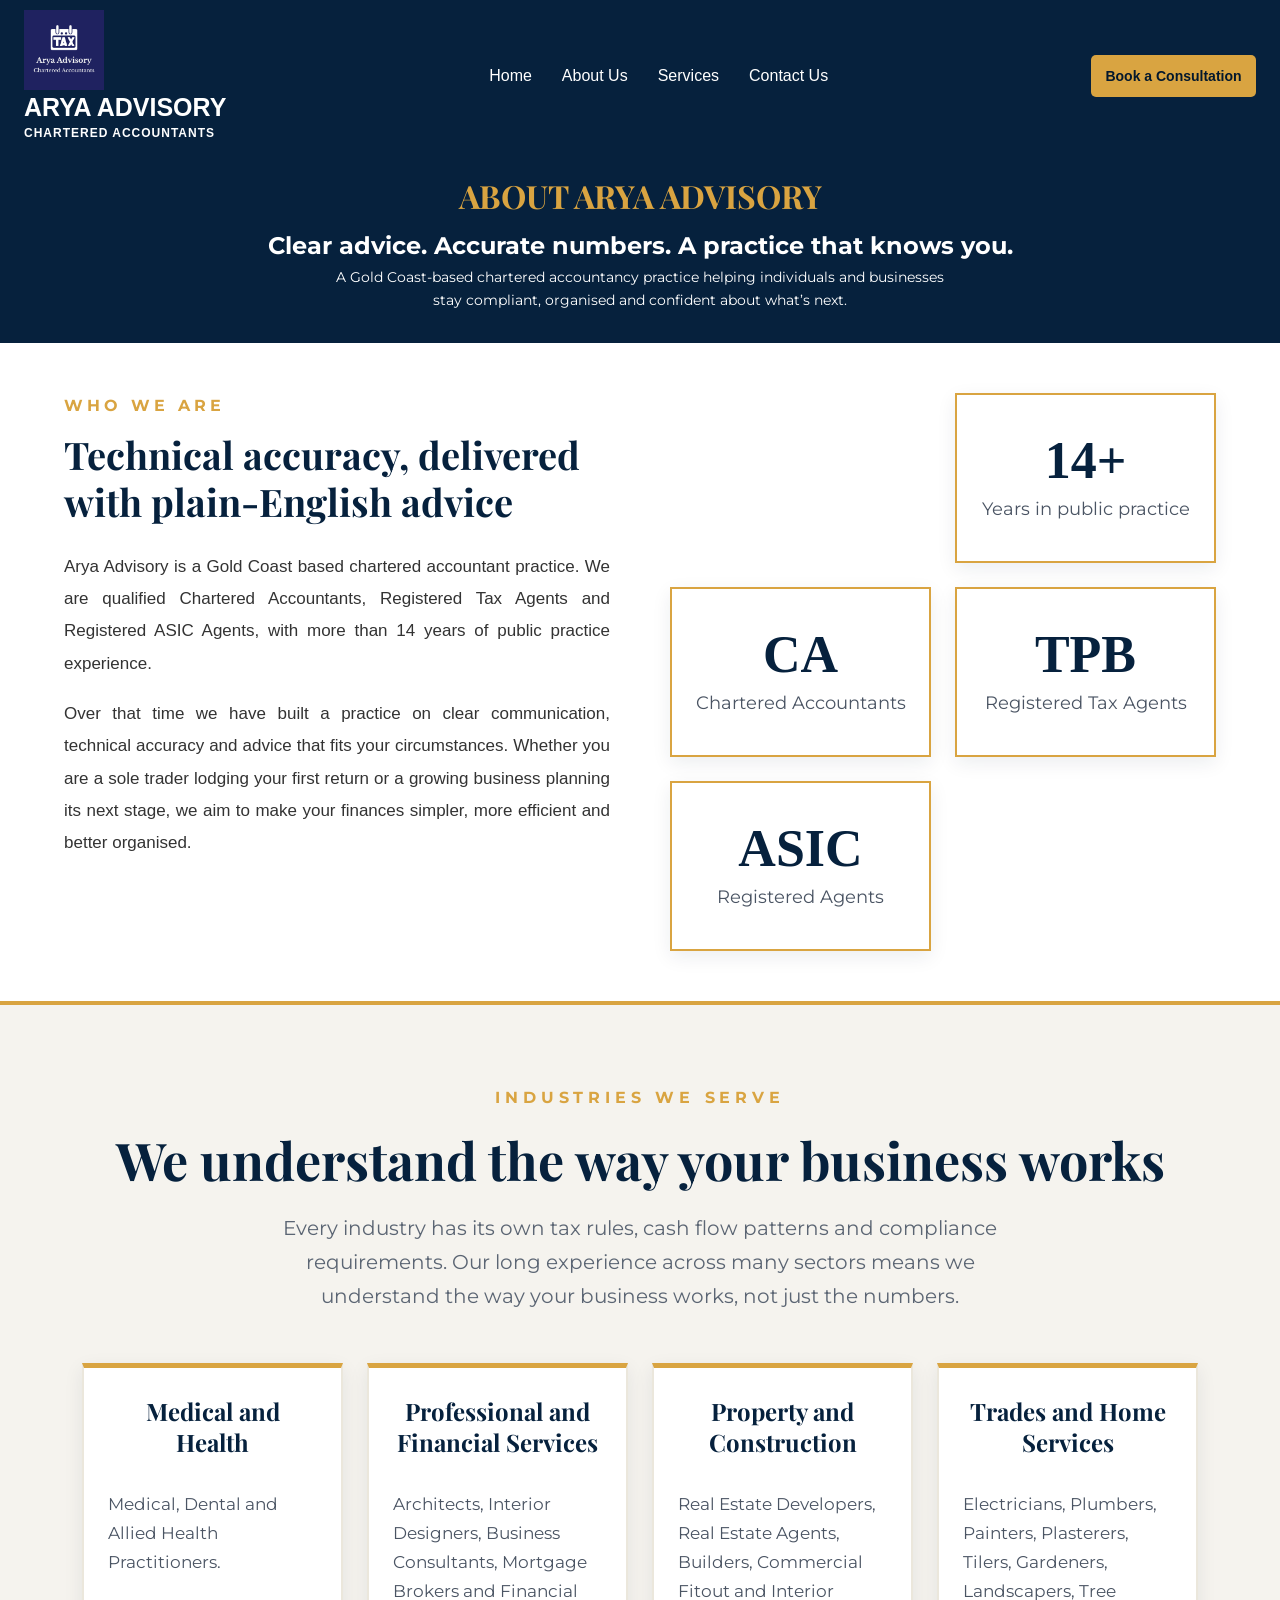
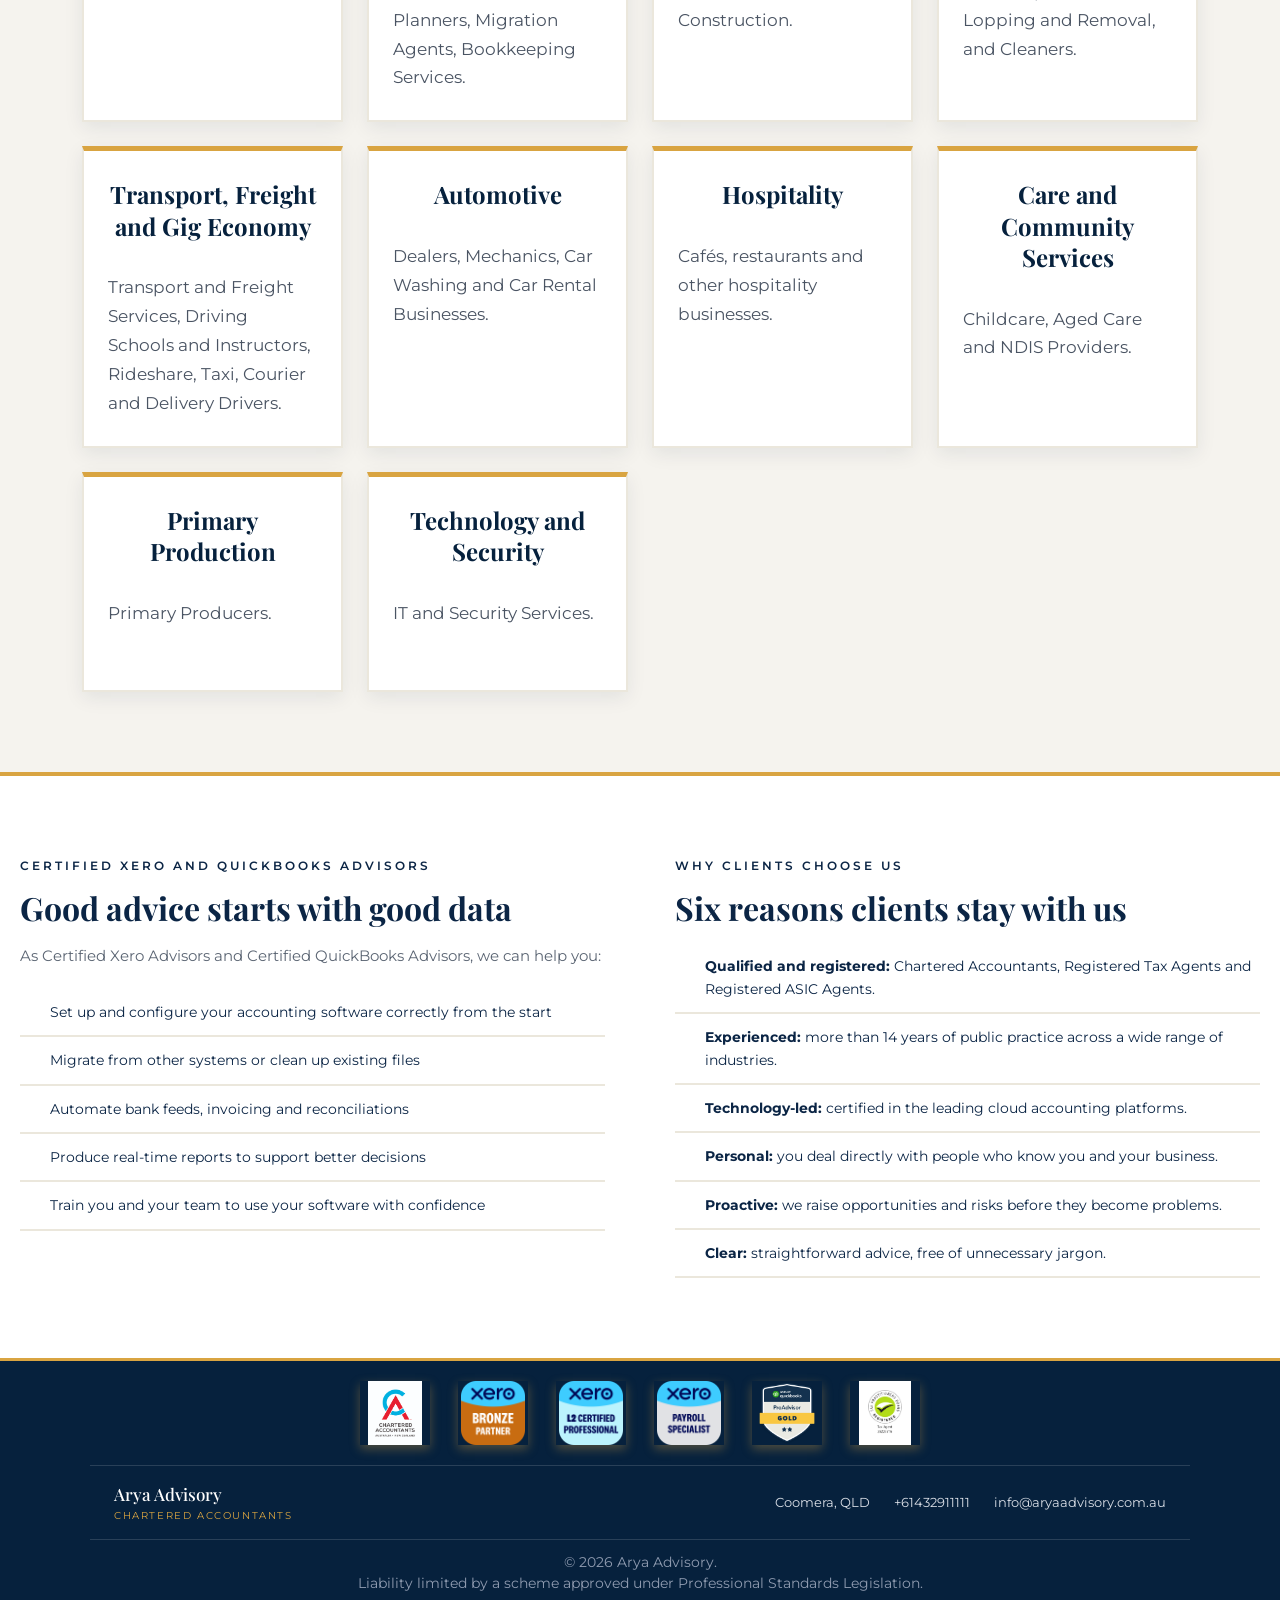
==== commit c54288ff: "Add files via upload" ====
--- a/pages/aboutus.html
+++ b/pages/aboutus.html
@@ -77,7 +77,7 @@
             </p>
           </div>
           <div class="aboutinfo2">
-            <h3>Accountant reviewing financial reports</h3>
+            <!-- <h3>Accountant reviewing financial reports</h3> -->
             <br />
             <!-- <img src="../images/aboutus.png" alt="Accountant reviewing financial reports" /> -->
 
--- a/index.css
+++ b/index.css
@@ -101,7 +101,9 @@
 .top nav a:hover {
   color: var(--gold);
 }
-
+.top_mark {
+  color: #d9a441;
+}
 #book_button button {
   width: 165px;
   min-height: 42px;
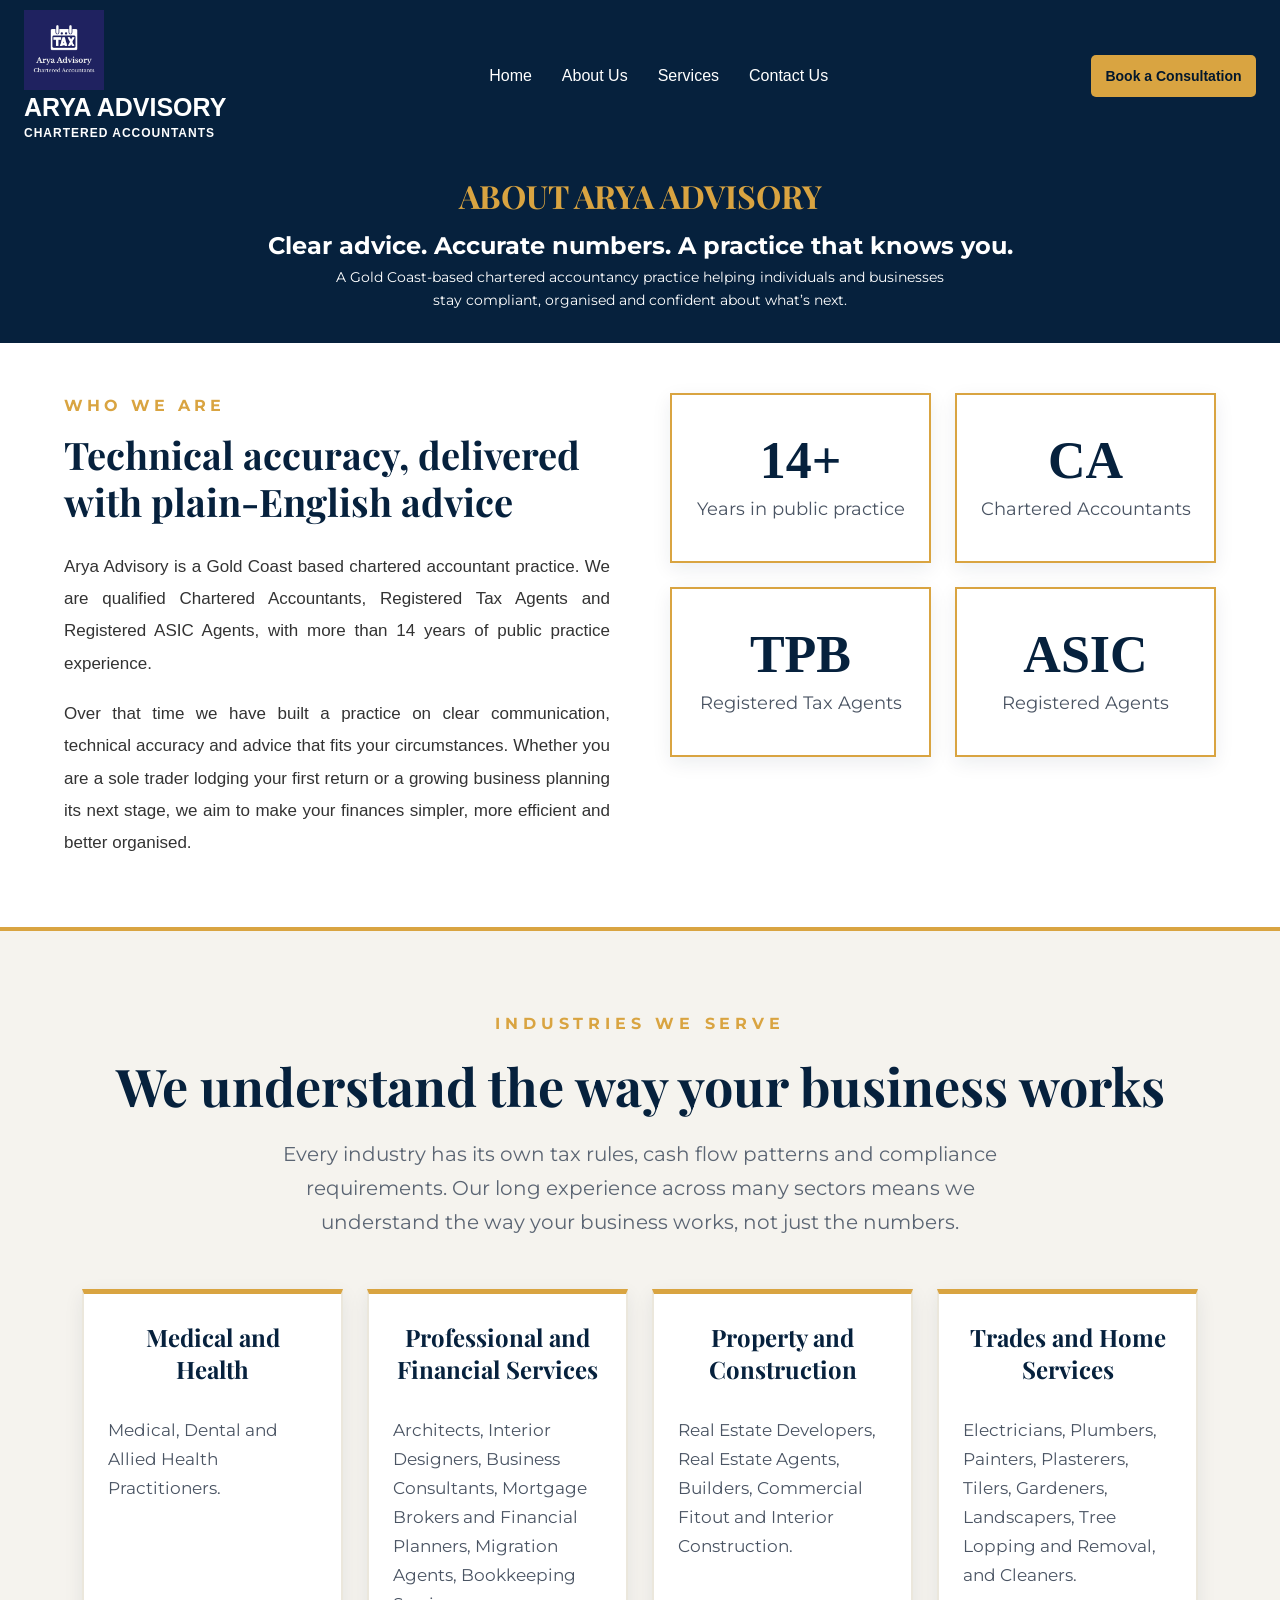
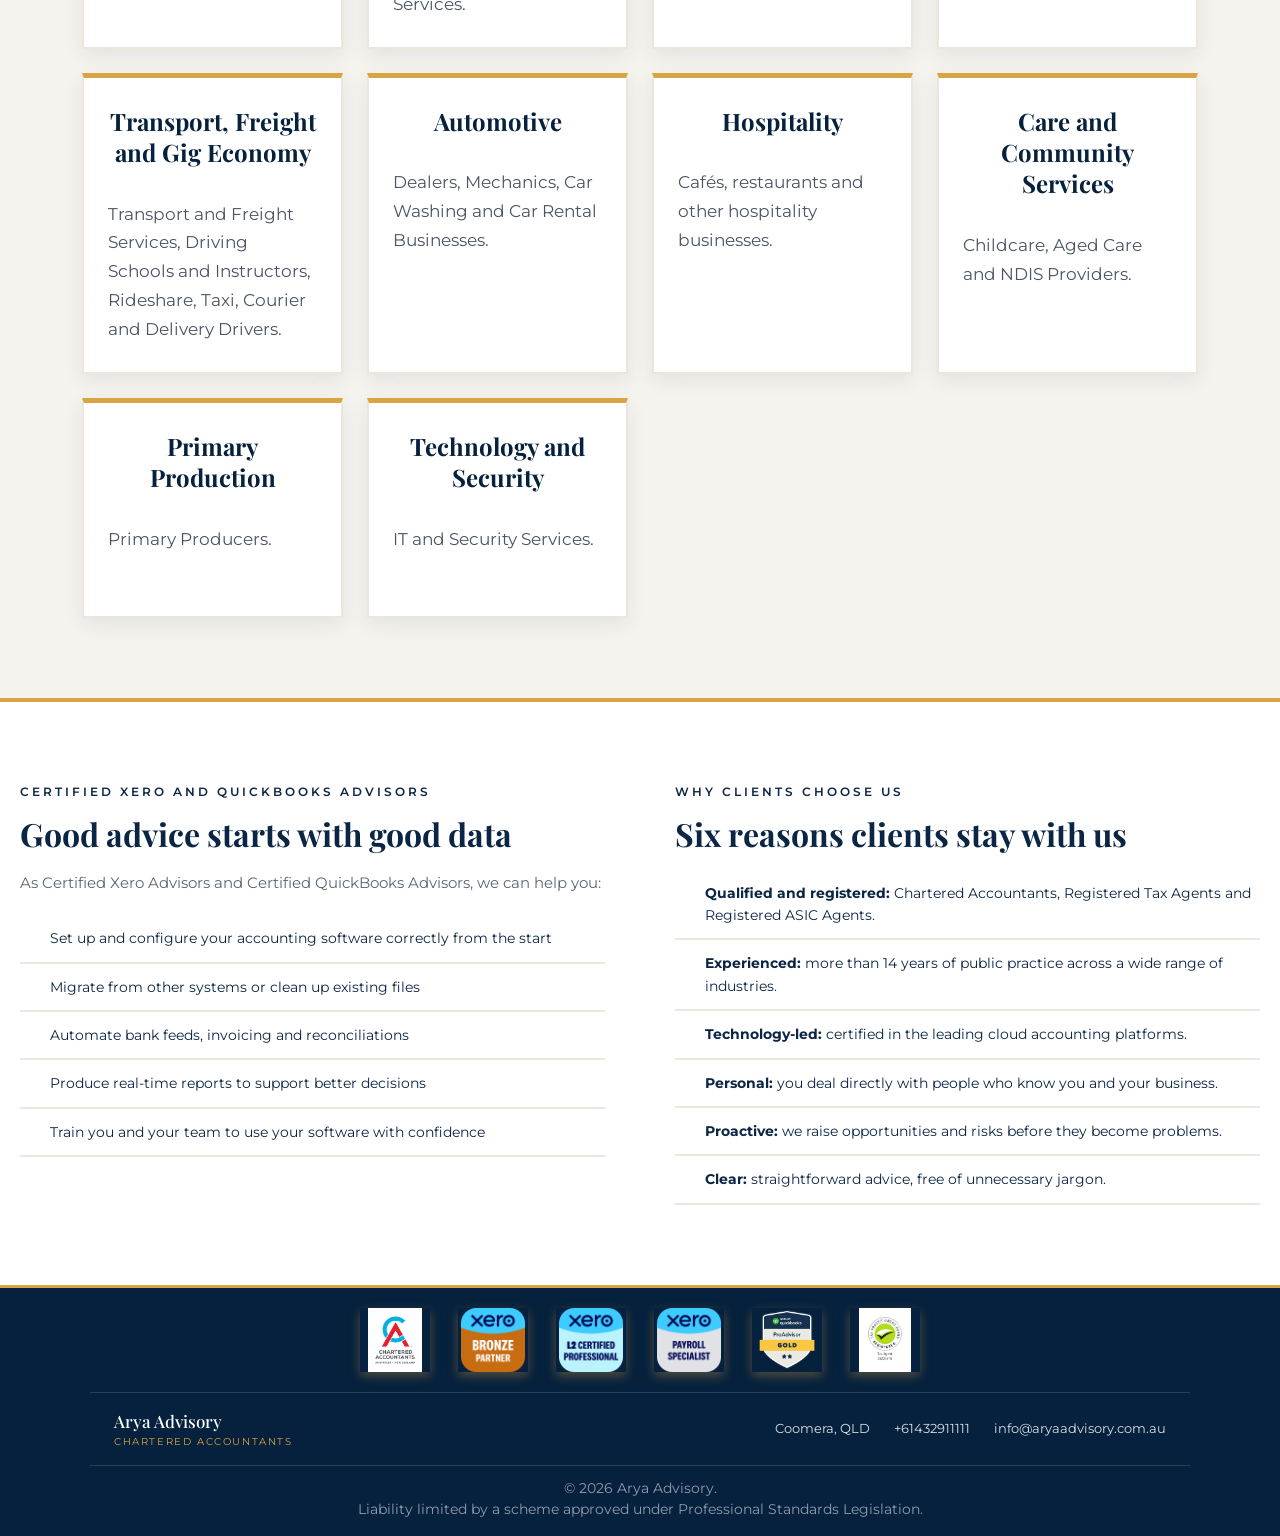
==== commit 0e63521c: "Add files via upload" ====
--- a/pages/aboutus.html
+++ b/pages/aboutus.html
@@ -78,7 +78,7 @@
           </div>
           <div class="aboutinfo2">
             <!-- <h3>Accountant reviewing financial reports</h3> -->
-            <br />
+
             <!-- <img src="../images/aboutus.png" alt="Accountant reviewing financial reports" /> -->
 
             <div>
